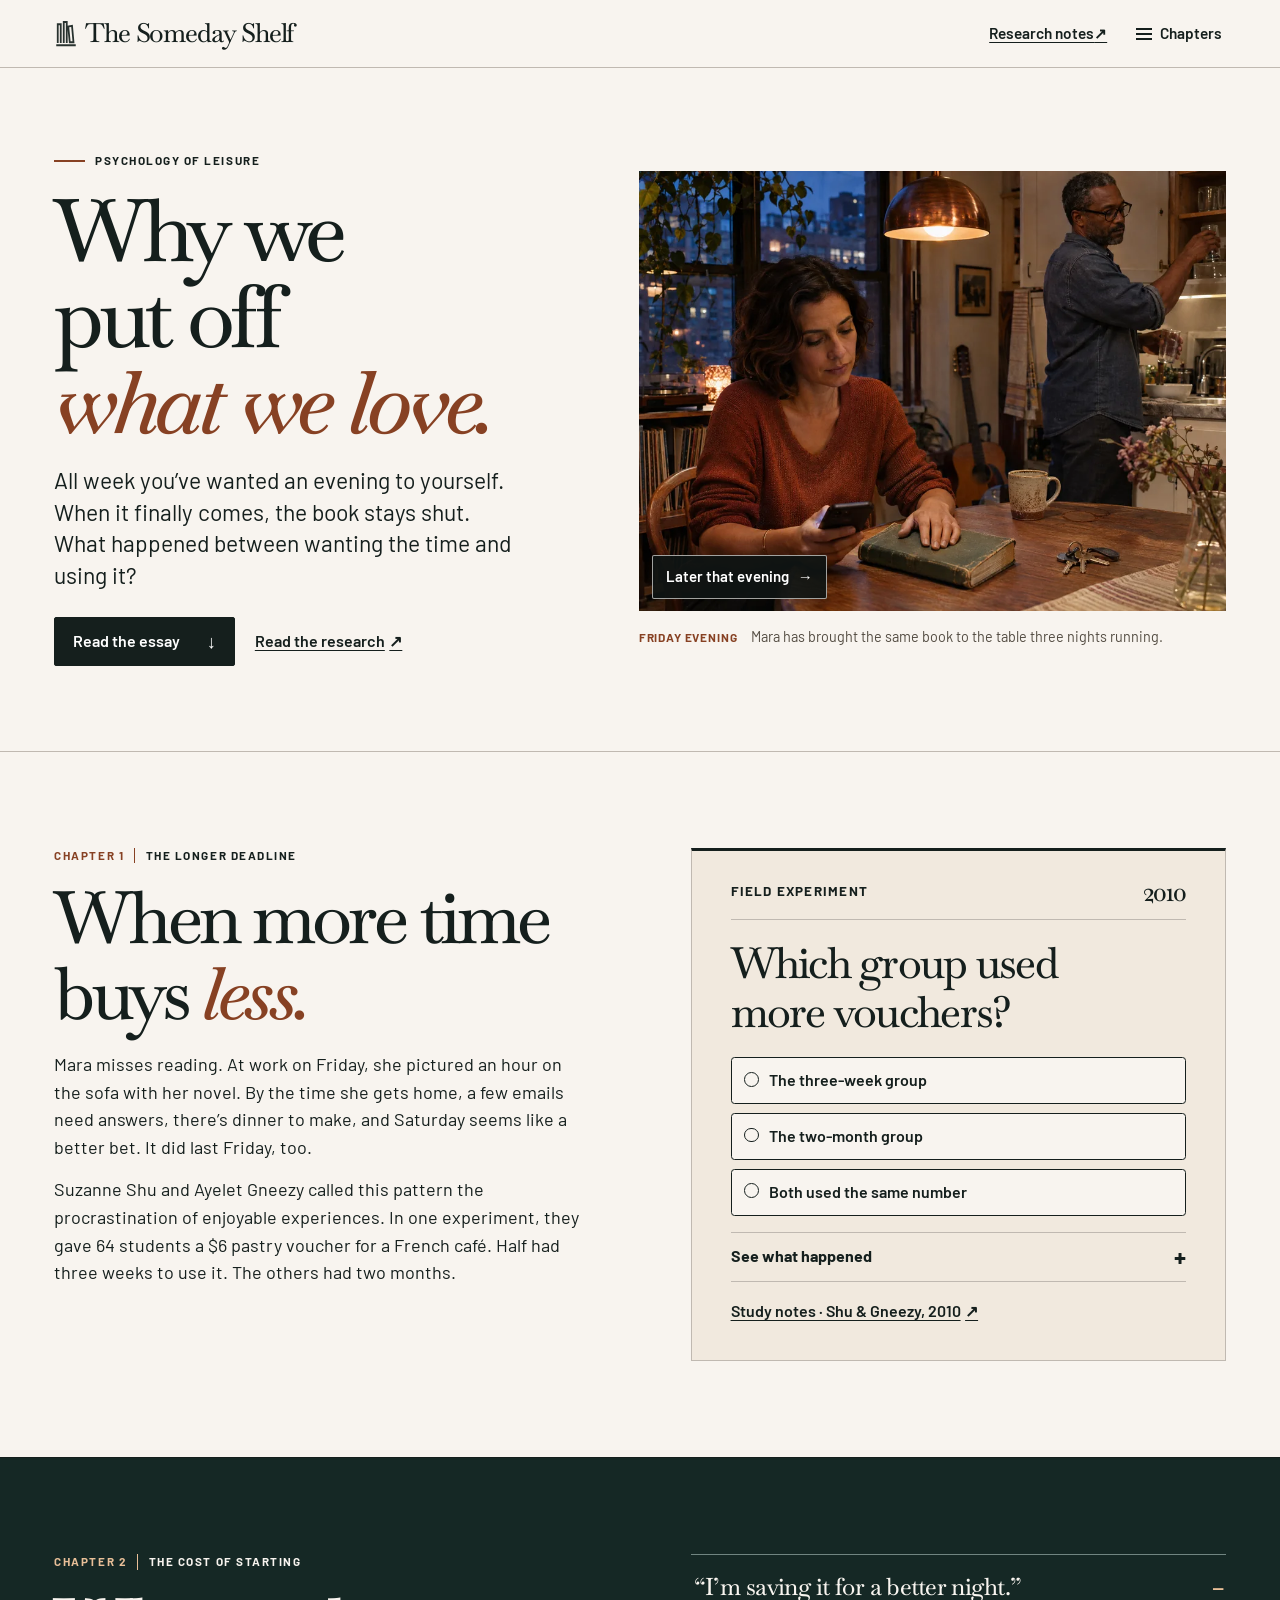
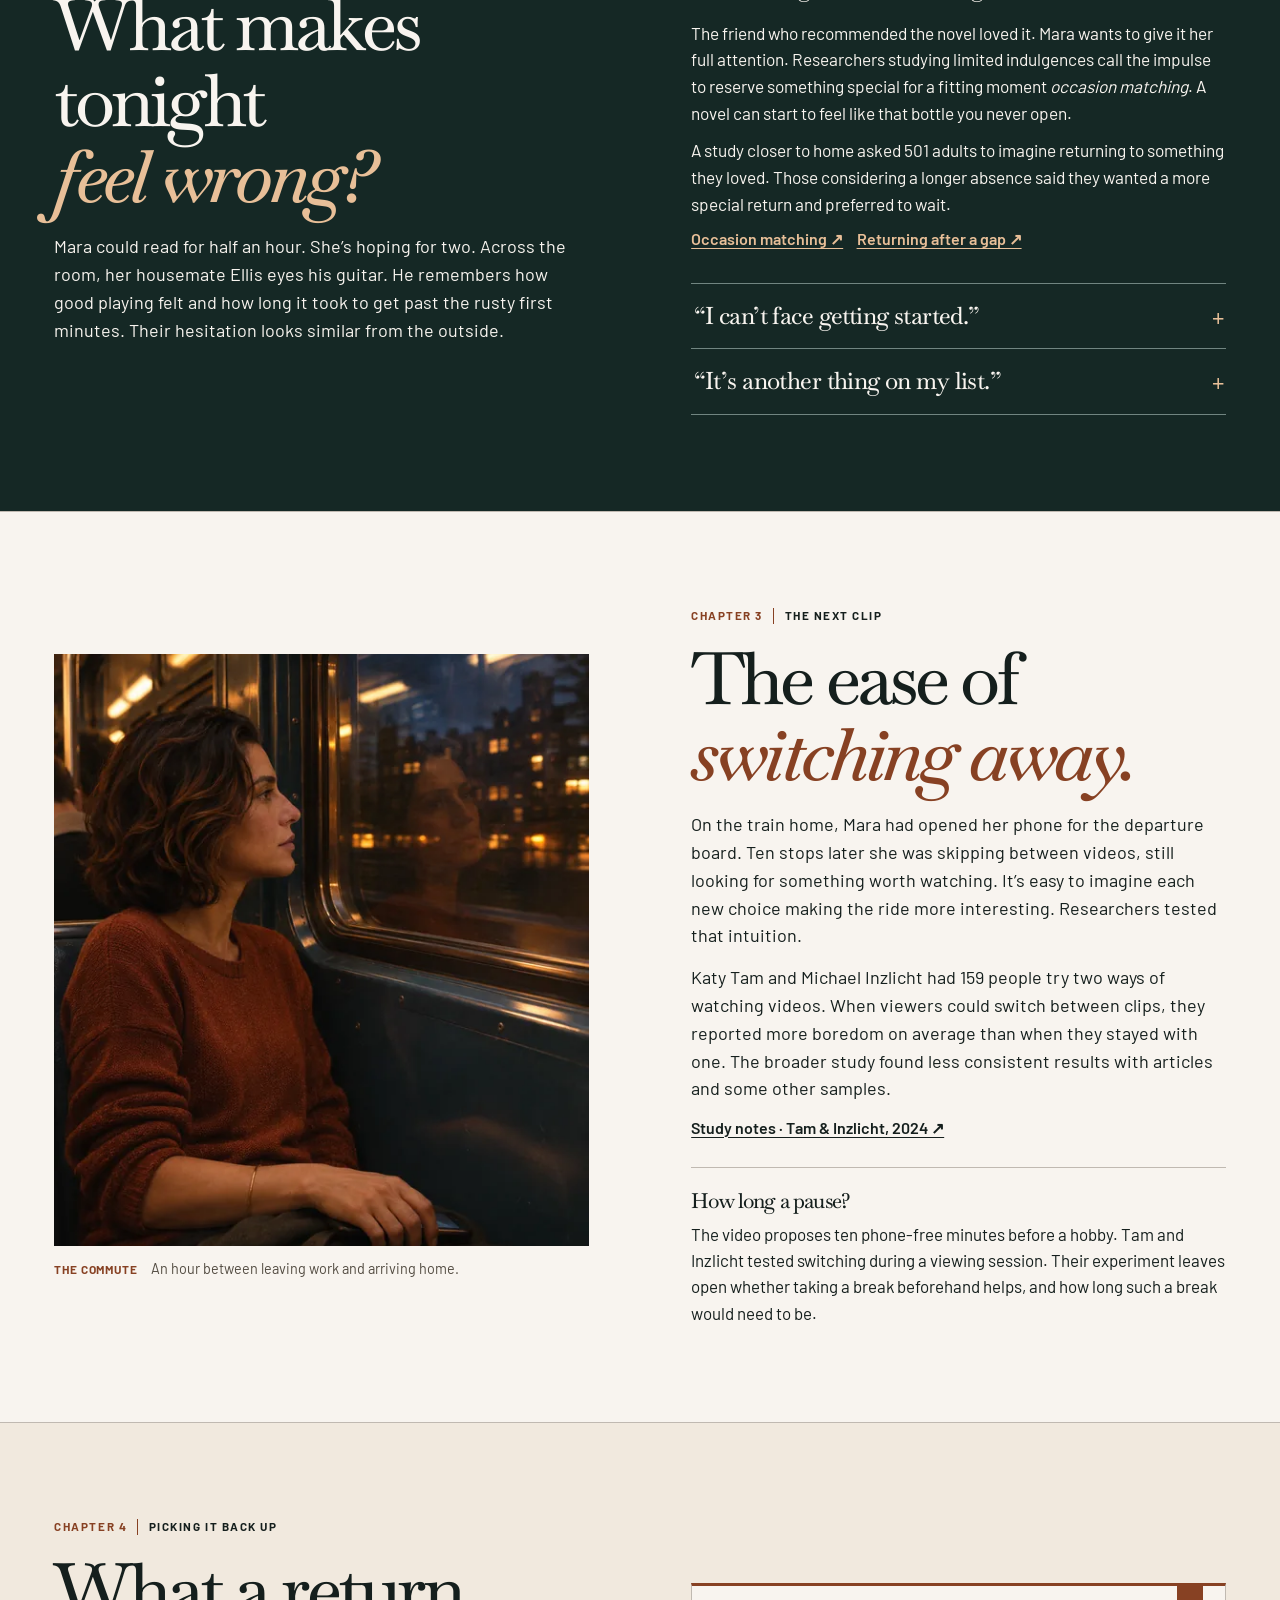
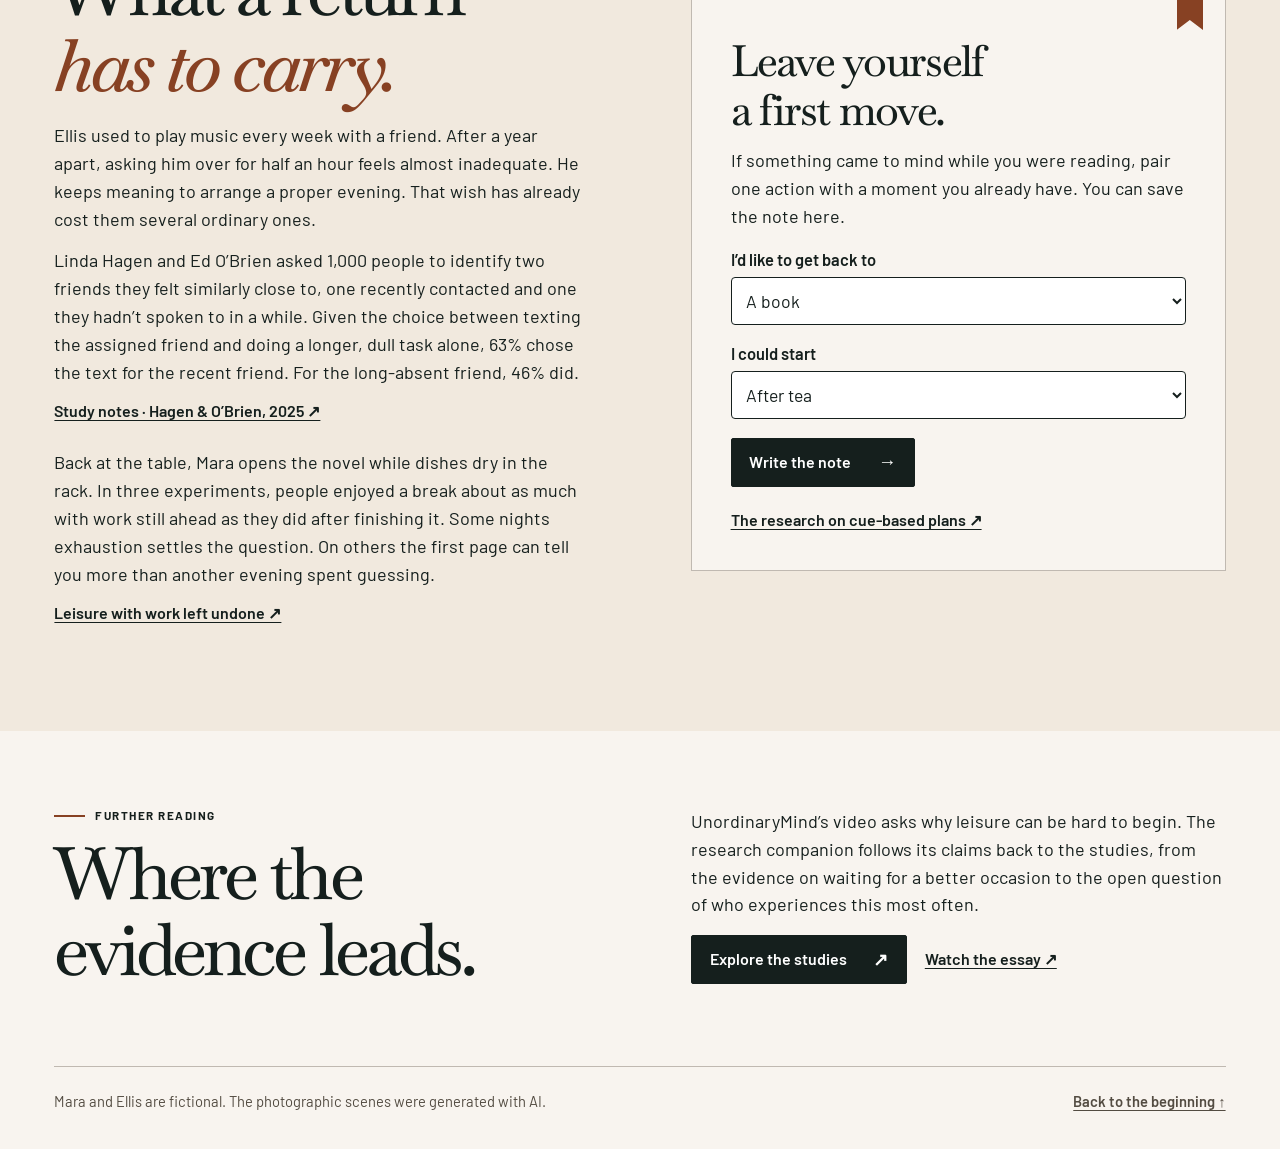
==== index.html @ 61903340 "Publish an interactive essay on why adults postpone leisure" ====
<!doctype html>
<html lang="en">
<head>
  <meta charset="utf-8">
  <meta name="viewport" content="width=device-width, initial-scale=1">
  <meta name="theme-color" content="#f6f4ef">
  <title>The Someday Shelf · Why we put off things we love</title>
  <meta name="description" content="An interactive essay on why we postpone leisure, save experiences for better occasions, and hesitate to return to people and activities we miss.">
  <meta property="og:title" content="The Someday Shelf">
  <meta property="og:description" content="The psychology of postponing what we want, told through one ordinary evening and the experiments that help explain it.">
  <meta property="og:image" content="https://jowidy.github.io/the-someday-shelf/assets/evening-960.webp">
  <link rel="icon" href="assets/mark.svg" type="image/svg+xml">
  <link rel="preload" href="assets/Baskervville.woff2" as="font" type="font/woff2" crossorigin>
  <link rel="stylesheet" href="style.css">
  <script src="story.js" defer></script>
</head>
<body id="top">
<a class="skip" href="#story">Skip to the story</a>
<header class="topbar">
  <div class="top-inner">
    <a class="brand" href="#top"><img src="assets/mark.svg" alt="" width="32" height="32">The Someday Shelf</a>
    <nav aria-label="Main navigation">
      <a class="top-research" href="research.html">Research notes <span aria-hidden="true">↗</span></a>
      <details id="chapter-menu">
        <summary><span class="menu-icon" aria-hidden="true"></span> Chapters</summary>
        <div class="menu-links"><a href="#story">1. The longer deadline</a><a href="#shelf">2. The cost of starting</a><a href="#phone">3. The next clip</a><a href="#bookmark">4. Picking it back up</a><a href="research.html">Research notes ↗</a></div>
      </details>
    </nav>
  </div>
  <progress id="progress" value="0" max="100" aria-hidden="true"></progress>
</header>
<main>
  <section class="hero wrap" aria-labelledby="hero-title">
    <div class="hero-copy">
      <p class="eyebrow"><span class="ink-rule" aria-hidden="true"></span>Psychology of leisure</p>
      <h1 id="hero-title">Why we put off<br><em>what we love.</em></h1>
      <p class="dek">All week you’ve wanted an evening to yourself. When it finally comes, the book stays shut. What happened between wanting the time and using it?</p>
      <div class="hero-actions"><a class="button primary" href="#story">Read the essay <span aria-hidden="true">↓</span></a><a class="quiet-link" href="research.html">Read the research <span aria-hidden="true">↗</span></a></div>
    </div>
    <figure class="hero-art">
      <div class="cover" id="evening-scene">
        <picture><source srcset="assets/evening-560.webp 560w, assets/evening-960.webp 960w, assets/evening-1440.webp 1440w" sizes="(min-width: 1200px) 590px, (min-width: 840px) 48vw, (min-width: 640px) 590px, 94vw"><img src="assets/evening-960.webp" width="1448" height="1086" fetchpriority="high" alt="Mara holds her phone at the kitchen table, one hand on a closed novel. Ellis puts away a glass. His guitar rests against the wall."></picture>
        <img class="later-frame" id="later-frame" width="1448" height="1086" loading="lazy" src="assets/later-560.webp" srcset="assets/later-560.webp 560w, assets/later-960.webp 960w, assets/later-1440.webp 1440w" sizes="(min-width: 840px) 50vw, 94vw" aria-hidden="true" alt="">
        <button class="only-js" id="scene-toggle" aria-expanded="false" aria-controls="later-caption"><span class="frame-label">Later that evening</span> <span aria-hidden="true">→</span></button>

      </div>
      <figcaption><span class="fig-index">Friday evening</span><span id="early-caption">Mara has brought the same book to the table three nights running.</span><span id="later-caption" hidden>The phone is face down. Mara reads while Ellis picks up his guitar.</span></figcaption>
    </figure>
  </section>

  <section id="story" class="chapter ticket-chapter">
    <div class="wrap story-grid">
      <div class="intro">
        <p class="eyebrow"><span>Chapter 1</span> The longer deadline</p>
        <h2>When more time<br>buys <em>less.</em></h2>
        <p>Mara misses reading. At work on Friday, she pictured an hour on the sofa with her novel. By the time she gets home, a few emails need answers, there’s dinner to make, and Saturday seems like a better bet. It did last Friday, too.</p>
        <p>Suzanne Shu and Ayelet Gneezy called this pattern the procrastination of enjoyable experiences. In one experiment, they gave 64 students a $6 pastry voucher for a French café. Half had three weeks to use it. The others had two months.</p>
      </div>
      <div class="ticket" id="ticket">
        <div class="ticket-head"><span>Field experiment</span><strong>2010</strong></div>
        <h3>Which group used more vouchers?</h3>
        <div class="guess-list only-js" role="group" aria-label="Predict the result">
          <button data-guess="short" aria-pressed="false">The three-week group</button>
          <button data-guess="long" aria-pressed="false">The two-month group</button>
          <button data-guess="same" aria-pressed="false">Both used the same number</button>
        </div>
        <details id="answer"><summary>See what happened</summary>
          <div class="answer-body"><p id="verdict" aria-live="polite">More of the students with the earlier deadline redeemed their vouchers.</p>
            <figure class="chart"><figcaption>Vouchers redeemed</figcaption>
              <div class="bar-label"><span>Three weeks</span> <b>10 of 32</b></div><div class="bar"><i style="--share:31.25%"></i></div>
              <div class="bar-label"><span>Two months</span> <b>2 of 32</b></div><div class="bar"><i style="--share:6.25%"></i></div>
            </figure>
            <p>A separate group expected the longer window to help. In the follow-up, some students who missed out said they kept thinking they could go later.</p>
          </div>
        </details>
        <a class="source" href="research.html#voucher">Study notes · Shu &amp; Gneezy, 2010 <span aria-hidden="true">↗</span></a>
      </div>
    </div>
  </section>

  <section id="shelf" class="chapter shelf-chapter">
    <div class="wrap shelf-layout">
      <div class="intro"><p class="eyebrow"><span>Chapter 2</span> The cost of starting</p>
        <h2>What makes tonight<br><em>feel wrong?</em></h2>
        <p>Mara could read for half an hour. She’s hoping for two. Across the room, her housemate Ellis eyes his guitar. He remembers how good playing felt and how long it took to get past the rusty first minutes. Their hesitation looks similar from the outside.</p>

      </div>
      <div class="spines">
        <details class="mechanism" open><summary><span>“I’m saving it for a better night.”</span></summary><div>
          <p>The friend who recommended the novel loved it. Mara wants to give it her full attention. Researchers studying limited indulgences call the impulse to reserve something special for a fitting moment <em>occasion matching</em>. A novel can start to feel like that bottle you never open.</p>
          <p>A study closer to home asked 501 adults to imagine returning to something they loved. Those considering a longer absence said they wanted a more special return and preferred to wait.</p>
          <a class="source" href="research.html#occasion">Occasion matching ↗</a> <a class="source" href="research.html#return">Returning after a gap ↗</a>
        </div></details>
        <details class="mechanism"><summary><span>“I can’t face getting started.”</span></summary><div>
          <p>Ellis has a recording of a half-finished song. Listening to it means finding the session, tuning the guitar and hearing the passage he couldn’t get right last time. Scrolling asks less of him right now, even though he’d rather spend the evening playing.</p>
          <p>In laboratory experiments, people often chose tasks that required fewer switches between rules. The researchers measured effort in simple tasks. For Ellis, a question worth trying is whether leaving the guitar tuned within reach changes what he does after dinner.</p>
          <a class="source" href="research.html#effort">Study notes · Kool and colleagues, 2010 ↗</a>
        </div></details>
        <details class="mechanism"><summary><span>“It’s another thing on my list.”</span></summary><div>
          <p>Mara started a reading list to remember friends’ recommendations. Now the oldest title feels overdue. The video describes this resistance as <em>reactance</em>, the urge to reclaim a choice when it seems threatened. Research on reactance has largely examined pressures such as other people’s demands. A private list is a different case.</p>
          <p>In experiments on leisure, pinning a short activity to an exact time sometimes made it feel more like work. A loose window sometimes preserved enjoyment. If a list helps, keep it. If it feels like homework, try picking by mood.</p>
          <a class="source" href="research.html#schedule">Scheduling leisure ↗</a> <a class="source" href="research.html#reactance">What reactance studies tested ↗</a>
        </div></details>
      </div>
    </div>
  </section>

  <section id="phone" class="chapter phone-chapter">
    <div class="wrap story-grid phone-grid">
      <figure class="phone-fig"><img src="assets/commute-560.webp" srcset="assets/commute-560.webp 560w, assets/commute-960.webp 960w" sizes="(min-width: 840px) 39vw, 94vw" width="896" height="1120" loading="lazy" alt="On the train, Mara looks past her reflection toward the lights outside. Her phone is in her lap."><figcaption><span class="fig-index">The commute</span> An hour between leaving work and arriving home.</figcaption></figure>
      <div class="intro"><p class="eyebrow"><span>Chapter 3</span> The next clip</p>
        <h2>The ease of<br><em>switching away.</em></h2>
        <p>On the train home, Mara had opened her phone for the departure board. Ten stops later she was skipping between videos, still looking for something worth watching. It’s easy to imagine each new choice making the ride more interesting. Researchers tested that intuition.</p>
        <p>Katy Tam and Michael Inzlicht had 159 people try two ways of watching videos. When viewers could switch between clips, they reported more boredom on average than when they stayed with one. The broader study found less consistent results with articles and some other samples.</p>
        <a class="source" href="research.html#switch">Study notes · Tam &amp; Inzlicht, 2024 ↗</a>
        <aside class="aside-note"><h3>How long a pause?</h3><p>The video proposes ten phone-free minutes before a hobby. Tam and Inzlicht tested switching during a viewing session. Their experiment leaves open whether taking a break beforehand helps, and how long such a break would need to be.</p></aside>
      </div>
    </div>
  </section>

  <section id="bookmark" class="chapter end-chapter">
    <div class="wrap story-grid">
      <div class="intro"><p class="eyebrow"><span>Chapter 4</span> Picking it back up</p>
        <h2>What a return<br><em>has to carry.</em></h2>
        <p>Ellis used to play music every week with a friend. After a year apart, asking him over for half an hour feels almost inadequate. He keeps meaning to arrange a proper evening. That wish has already cost them several ordinary ones.</p>
        <p>Linda Hagen and Ed O’Brien asked 1,000 people to identify two friends they felt similarly close to, one recently contacted and one they hadn’t spoken to in a while. Given the choice between texting the assigned friend and doing a longer, dull task alone, 63% chose the text for the recent friend. For the long-absent friend, 46% did.</p>
        <a class="source" href="research.html#return">Study notes · Hagen &amp; O’Brien, 2025 ↗</a>
        <p>Back at the table, Mara opens the novel while dishes dry in the rack. In three experiments, people enjoyed a break about as much with work still ahead as they did after finishing it. Some nights exhaustion settles the question. On others the first page can tell you more than another evening spent guessing.</p><a class="source" href="research.html#background">Leisure with work left undone ↗</a>
      </div>
      <div class="bookmark-card">
        <span class="ribbon" aria-hidden="true"></span>
        <h3>Leave yourself<br>a first move.</h3>
        <p>If something came to mind while you were reading, pair one action with a moment you already have. You can save the note here.</p>
        <form id="bookmark-form" class="only-js">
          <label for="pastime">I’d like to get back to</label>
          <select id="pastime" name="pastime"><option value="book">A book</option><option value="game">A game</option><option value="music">An album</option><option value="draw">Drawing</option><option value="guitar">Playing guitar</option><option value="friend">A friendship</option></select>
          <label for="cue">I could start</label>
          <select id="cue" name="cue"><option value="tea">After tea</option><option value="dinner">After dinner</option><option value="weekend">This weekend</option></select>
          <button class="button primary" type="submit">Write the note <span aria-hidden="true">→</span></button>
        </form>
        <noscript><p>A note on paper works too. “After tea, I’ll open my book and read one page. Then I can stop or keep going.”</p></noscript>
        <div id="bookmark-out" hidden><h4 id="bookmark-title" tabindex="-1">A note to myself</h4><p id="plan-text"></p><div class="save-actions"><button id="keep-plan" type="button">Save on this device</button><button id="clear-plan" type="button">Remove saved copy</button></div><p id="plan-status" class="status" role="status"></p></div>
        <a class="source" href="research.html#plans">The research on cue-based plans ↗</a>
      </div>
    </div>
  </section>
  <section class="afterword wrap">
    <div><p class="eyebrow"><span class="ink-rule" aria-hidden="true"></span>Further reading</p><h2>Where the evidence leads.</h2></div>
    <div><p>UnordinaryMind’s video asks why leisure can be hard to begin. The research companion follows its claims back to the studies, from the evidence on waiting for a better occasion to the open question of who experiences this most often.</p>
    <a class="button primary" href="research.html">Explore the studies <span aria-hidden="true">↗</span></a> <a class="quiet-link" href="https://www.youtube.com/watch?v=QP6H9t17KBc">Watch the essay ↗</a></div>
  </section>
</main>
<footer class="colophon wrap"><span>Mara and Ellis are fictional. The photographic scenes were generated with AI.</span><a href="#top">Back to the beginning ↑</a></footer>
</body></html>
---- style.css ----
@font-face{font-family:Bask;src:url("assets/Baskervville.woff2") format("woff2");font-weight:500;font-display:swap}
@font-face{font-family:Bask;src:url("assets/Baskervville-Italic.woff2") format("woff2");font-weight:500;font-style:italic;font-display:swap}
@font-face{font-family:Barlow;src:url("assets/Barlow-Regular.woff2") format("woff2");font-weight:400;font-display:swap}
@font-face{font-family:Barlow;src:url("assets/Barlow-SemiBold.woff2") format("woff2");font-weight:600;font-display:swap}
@font-face{font-family:Barlow;src:url("assets/Barlow-Bold.woff2") format("woff2");font-weight:700;font-display:swap}
:root{
  --paper:oklch(96.9% .008 77); --ink:oklch(23% .016 180); --tomato:oklch(46% .105 43);
  --gold:oklch(83% .07 65); --muted:oklch(42% .018 73); --line:oklch(79% .014 75);
  --display:Bask,Georgia,serif; --body:Barlow,"Segoe UI",sans-serif;
  font:400 100%/1.55 var(--body); color:var(--ink); background:var(--paper);
  scroll-padding-top:5rem; accent-color:var(--tomato);
}
*{box-sizing:border-box}
body{margin:0}
img{display:block;max-width:100%;height:auto}
h1,h2,h3,h4,p,figure{margin:0}
h1,h2,h3,h4{font-family:var(--display);font-weight:500;text-wrap:balance}
button,select{font:inherit;color:inherit}
button,summary,select{cursor:pointer}
a{color:inherit;text-underline-offset:.18em;text-decoration-thickness:1px}
:focus-visible{outline:3px solid oklch(53% .18 252);outline-offset:4px}
[hidden]{display:none!important}
.skip{position:fixed;top:.5em;left:.5em;transform:translateY(-160%);background:white;color:var(--ink);padding:.8em;z-index:20}
.skip:focus{transform:none}
.wrap,.top-inner{width:min(100% - 2.5rem,76rem);margin-inline:auto}
.only-js{display:none!important}
.js .only-js{display:revert!important}
.js .guess-list.only-js{display:grid!important}
p{font-size:1.125rem;line-height:1.55}
.topbar{position:sticky;inset-block-start:0;z-index:9;background:var(--paper);border-bottom:1px solid var(--line)}
.top-inner,.top-inner nav,.brand,.top-inner summary{display:flex;align-items:center}
.top-inner{justify-content:space-between;min-height:3.75rem;gap:.5rem}
.brand{font:500 clamp(1.2rem,5.1vw,1.65rem)/1 var(--display);letter-spacing:-.045em;gap:.44rem;text-decoration:none;white-space:nowrap;min-height:44px}
.brand img{width:1.25rem}
.top-inner nav{gap:1.6rem;font-size:.96rem;font-weight:600}
.top-research{display:none}
#chapter-menu{position:relative}
.top-inner summary{list-style:none;gap:.55em;min-height:44px;padding:.3rem .2rem}
summary::-webkit-details-marker{display:none}
.menu-icon,.menu-icon::before,.menu-icon::after{display:block;width:1rem;height:2px;background:currentColor}
.menu-icon{position:relative}
.menu-icon::before,.menu-icon::after{content:"";position:absolute;left:0}
.menu-icon::before{top:-5px}.menu-icon::after{top:5px}
.menu-links{position:absolute;right:0;top:calc(100% + .3rem);width:min(16.5rem,80vw);padding:.5rem;background:var(--paper);border:1px solid var(--ink);border-radius:.25rem;box-shadow:4px 5px var(--ink)}
.menu-links a{display:flex;align-items:center;min-height:46px;padding:.6rem .8rem;text-decoration:none}
.menu-links a:hover,.menu-links a:focus-visible{background:var(--gold)}
#progress{display:block;position:absolute;bottom:-2px;left:0;width:100%;height:3px;background:transparent;border:0;appearance:none;color:var(--tomato);pointer-events:none}
#progress::-webkit-progress-bar{background:transparent}#progress::-webkit-progress-value{background:var(--tomato)}#progress::-moz-progress-bar{background:var(--tomato)}
.hero{padding-block:1.65rem 2.2rem;display:grid;gap:1.8rem}
.eyebrow{display:flex;align-items:center;gap:.65rem;font:700 .73rem/1.35 var(--body);letter-spacing:.13em;text-transform:uppercase}
.ink-rule{display:inline-block;width:1.9rem;height:2px;background:var(--tomato)}
.eyebrow>span:not(.ink-rule){color:var(--tomato);border-right:1px solid currentColor;padding-right:.65rem}
h1{font-size:clamp(3.2rem,13.1vw,5.9rem);line-height:.99;letter-spacing:-.054em;margin:.76rem 0 .85rem}
h1 em,h2 em{font-style:italic;color:var(--tomato)}
.desk{display:none}
.dek{max-width:36ch;font-size:clamp(1.16rem,3.9vw,1.43rem);line-height:1.38}
.hero-actions{display:flex;flex-wrap:wrap;align-items:center;gap:.25rem 1.25rem;margin-top:1rem}
.button{display:inline-flex;align-items:center;justify-content:space-between;text-decoration:none;min-height:48px;padding:.72rem 1.12rem;gap:1.65rem;line-height:1.3;font-weight:600;border:1px solid var(--ink);border-radius:2px}
.primary{background:var(--ink);color:white}.primary:hover{background:var(--tomato);border-color:var(--tomato)}
.button span{font-family:var(--body);font-size:1.15em}
.quiet-link,.top-research,.source,.colophon a{font-weight:600}
.quiet-link,.source{display:inline-flex;align-items:center;min-height:44px;gap:.5ch}
.hero-art{align-self:center}
.cover{position:relative;isolation:isolate}
.cover{overflow:hidden;background:var(--ink)}
.cover picture,.cover picture img{display:block;width:100%;aspect-ratio:4/3;object-fit:cover}
.later-frame{position:absolute;inset:0;width:100%;height:100%;object-fit:cover;opacity:0;visibility:hidden;pointer-events:none}
.cover.later .later-frame{opacity:1;visibility:visible}
#scene-toggle{position:absolute;bottom:.8rem;left:.8rem;display:flex;align-items:center;gap:.8rem;font:600 .94rem/1.25 var(--body);color:white;background:oklch(19% .008 180 / .92);border:1px solid oklch(95% .005 75 / .65);border-radius:2px;padding:.55rem .85rem;min-height:44px}
#scene-toggle>span:last-child{display:inline-block;margin-left:.35rem}
#scene-toggle[aria-expanded="true"]>span:last-child{transform:rotate(180deg)}
figcaption{font-size:.9rem;line-height:1.4;color:var(--muted)}
.hero-art figcaption,.phone-fig figcaption{display:flex;align-items:baseline;gap:.85rem;margin-top:.83rem}
.fig-index{color:var(--tomato);font-weight:700;font-size:.74rem;letter-spacing:.07em;text-transform:uppercase;white-space:nowrap}
.chapter{border-top:1px solid var(--line);padding:clamp(3rem,7.5vw,6.9rem) 0;scroll-margin-top:.5rem}
.story-grid,.shelf-layout,.afterword{display:grid;gap:2rem}
h2{font-size:clamp(2.55rem,8.2vw,4.55rem);line-height:1.045;letter-spacing:-.053em}
.intro h2{margin:1rem 0 1.2rem}
.intro p:not(.eyebrow)+p{margin-top:.85rem}
.intro{max-width:39rem}
.intro>p:not(.eyebrow){max-width:53ch}
.intro>a.source{margin-top:.15rem}
.source{font-size:1rem;line-height:1.4;text-decoration-color:currentColor}
.ticket{align-self:center;background:oklch(93.8% .017 78);border:1px solid var(--line);border-top:3px solid var(--ink);padding:1.35rem}
.ticket-head{display:flex;align-items:center;gap:.68rem;padding-bottom:.85rem;margin-bottom:1.2rem;border-bottom:1px solid var(--line);font-weight:700;font-size:.84rem;letter-spacing:.09em;text-transform:uppercase}
.ticket-head strong{margin-left:auto;font:500 1.7rem/1 var(--display);letter-spacing:-.04em}
h3{font-size:clamp(1.8rem,5.5vw,2.7rem);line-height:1.13;letter-spacing:-.04em}
.guess-list{display:grid;gap:.55rem;margin-top:1.3rem}
.guess-list button,.save-actions button{border:1px solid var(--ink);border-radius:.22rem;min-height:47px;padding:.6rem .78rem;background:var(--paper);text-align:left;font-weight:600;line-height:1.3}
.guess-list button:before{content:"";display:inline-block;width:.8em;height:.8em;border:1.5px solid currentColor;border-radius:50%;margin-right:.65em;vertical-align:-.02em}
.guess-list button:hover,.save-actions button:hover{background:white}
.guess-list button[aria-pressed="true"]{background:var(--ink);color:white}
.guess-list button[aria-pressed="true"]:before{background:var(--gold);border-color:var(--gold)}
#answer{margin-top:1rem;border-block:1px solid var(--line)}
#answer summary{display:flex;align-items:center;justify-content:space-between;min-height:48px;font-weight:700;list-style:none}
#answer summary:after,.mechanism summary:after{content:"+";font-size:1.55rem;line-height:1}
#answer[open] summary:after,.mechanism[open] summary:after{content:"−"}
.answer-body{padding:.1rem 0 1.08rem}
.answer-body p{font-size:1.04rem}
.chart{margin:1rem 0;background:var(--paper);padding:1rem;border-radius:.24rem}
.chart figcaption{font-size:1rem;font-weight:700;color:var(--ink);margin-bottom:.65rem}
.bar-label{display:flex;justify-content:space-between;font-size:.98rem}
.bar{background:oklch(85% .024 75);height:.75rem;margin:.22rem 0 .6rem;border-radius:2px;overflow:hidden}
.bar i{display:block;height:100%;width:var(--share);background:var(--tomato);transform-origin:left}
.ticket>.source,.bookmark-card>.source{margin-top:.45rem}
.shelf-chapter{background:oklch(26% .026 183);color:var(--paper);border-top-color:var(--ink)}
.shelf-chapter .eyebrow>span,.shelf-chapter h2 em{color:var(--gold)}
.spines{align-self:center;min-width:0}
.mechanism{color:var(--paper);border-top:1px solid oklch(60% .024 183)}
.mechanism:last-child{border-bottom:1px solid oklch(60% .024 183)}
.mechanism summary{display:flex;min-height:64px;align-items:center;justify-content:space-between;gap:1rem;padding:1rem .15rem;list-style:none;font:500 clamp(1.1rem,3.8vw,1.5rem)/1.35 var(--display);letter-spacing:-.024em}
.mechanism summary:after{font-family:var(--body)}
.mechanism>div{padding:0 0 1.35rem}.mechanism>div a,.mechanism summary:after{color:var(--gold)}
.mechanism p{font-size:1.08rem}.mechanism p+p{margin-top:.65rem}
.mechanism .source{margin-right:.65rem}
.phone-fig{order:1;align-self:center}
.phone-fig img{width:100%;max-height:37rem;object-fit:cover;object-position:center 43%}
.phone-fig figcaption{justify-content:start}
.aside-note{margin-top:1.1rem;border-top:1px solid var(--line);padding:1.15rem 0 0}
.aside-note h3{font-size:1.3rem;line-height:1.3;margin-bottom:.45rem}
.aside-note p{font-size:1.06rem}
.end-chapter{background:oklch(93.8% .017 78)}
.bookmark-card{position:relative;align-self:center;padding:2.6rem 1.35rem 1.2rem;border:1px solid var(--line);border-top:3px solid var(--tomato);background:var(--paper)}
.bookmark-card h3{margin:.2rem 0 .75rem}
.ribbon{position:absolute;top:-1px;right:1.35rem;width:1.65rem;height:2.8rem;background:var(--tomato);clip-path:polygon(0 0,100% 0,100% 100%,50% 78%,0 100%)}
.bookmark-card label{display:block;font-size:1.03rem;font-weight:600;margin:1rem 0 .3rem}
.bookmark-card select{display:block;width:100%;background:white;border:1px solid var(--ink);border-radius:.25rem;padding:.65rem;font-size:1.1rem;min-height:48px}
.bookmark-card .button{margin:1.15rem 0 .3rem}
#bookmark-out{margin:1.2rem 0 .45rem;padding:1.05rem;background:oklch(92% .02 80);border-top:1px solid var(--muted)}
#bookmark-out h4{font-size:1.4rem}
#plan-text{margin:.35rem 0 .75rem}
.save-actions{display:flex;flex-wrap:wrap;gap:.55rem}
.save-actions button{min-height:44px;font-size:.97rem}
.status:not(:empty){margin-top:.7rem}
.status{font-size:.95rem}
.afterword{padding-block:3rem}
.afterword h2{margin-top:.7rem}
.afterword .button{margin:1rem .9rem .3rem 0}
.colophon{display:flex;flex-wrap:wrap;justify-content:space-between;align-items:center;gap:.4rem 1rem;border-top:1px solid var(--line);padding-block:.8rem 1.6rem;font-size:.92rem;color:var(--muted)}
.colophon a{display:inline-flex;align-items:center;min-height:44px}
@media(min-width:40rem){.wrap,.top-inner{width:min(100% - 4rem,76rem)}.hero{max-width:41rem;padding-block:2.5rem}.top-research{display:inline-flex;align-items:center;min-height:44px}.top-inner{min-height:4.2rem}.brand img{width:1.5rem}.ticket,.bookmark-card{padding:2rem}.bookmark-card{padding-top:2.7rem}.intro h2 br{display:none}}
@media(min-width:52.5rem){
  .wrap,.top-inner{width:min(100% - clamp(4rem,8.5vw,9rem),76rem)}
  .hero{max-width:none;grid-template-columns: .94fr 1.06fr;gap:clamp(2rem,5vw,5rem);align-items:center;padding-block:clamp(3.6rem,6.6vw,6.2rem)}
  h1{font-size:clamp(3.75rem,6.8vw,6.6rem);margin:1.2rem 0}
  .desk,.intro h2 br{display:initial}.hero-actions{margin-top:1.6rem}
  .hero-art{padding:0}
  .hero-art figcaption{margin-top:1rem}
  .story-grid,.shelf-layout,.afterword{grid-template-columns:1fr 1fr;align-items:start;gap:clamp(3rem,8vw,8rem)}
  .ticket,.bookmark-card{padding:1.7rem clamp(1.45rem,3vw,2.65rem)}
  .bookmark-card{padding-top:3rem}
  .phone-fig{order:0}.phone-grid .intro{order:1}
  .afterword{padding-block:4.8rem}
}
@media(max-width:22rem){.wrap,.top-inner{width:calc(100% - 1.7rem)}.hero-actions{gap:.1rem .8rem}.button{gap:.8rem}.eyebrow{font-size:.68rem}}
@media(prefers-reduced-motion:no-preference){
  .button,.guess-list button,.save-actions button{transition:background-color .16s,color .16s,transform .16s}
  .button:active,.guess-list button:active{transform:translateY(2px)}
  #scene-toggle>span:last-child{transition:transform .35s ease}.later-frame{transition:opacity .6s ease}#bookmark-out:not([hidden]){animation:unfold .3s ease-out}
  .hero-art{animation:arrive .6s ease-out both}.mechanism[open]>div{animation:unfold .23s ease-out}
  #answer[open] .bar i{animation:ink-in .48s ease-out both}
  @keyframes ink-in{from{transform:scaleX(0)}to{transform:scaleX(1)}}
  @keyframes unfold{from{opacity:0;transform:translateY(5px)}to{opacity:1;transform:translateY(0)}}
  @keyframes arrive{from{opacity:.5;translate:0 8px}to{opacity:1;translate:0 0}}
}
@media print{.topbar,.hero-actions,#scene-toggle,.guess-list,.bookmark-card form,.colophon a{display:none!important}.chapter{break-inside:avoid}.shelf-chapter{color:black;background:white}.source{font-size:10pt}.hero-art{max-width:24rem}.wrap{width:100%}}


@media(max-width:52.49rem){.phone-fig{order:0}.phone-fig img{max-height:25rem;object-position:50% 36%}}
.end-chapter .intro>a+p{margin-top:1rem}
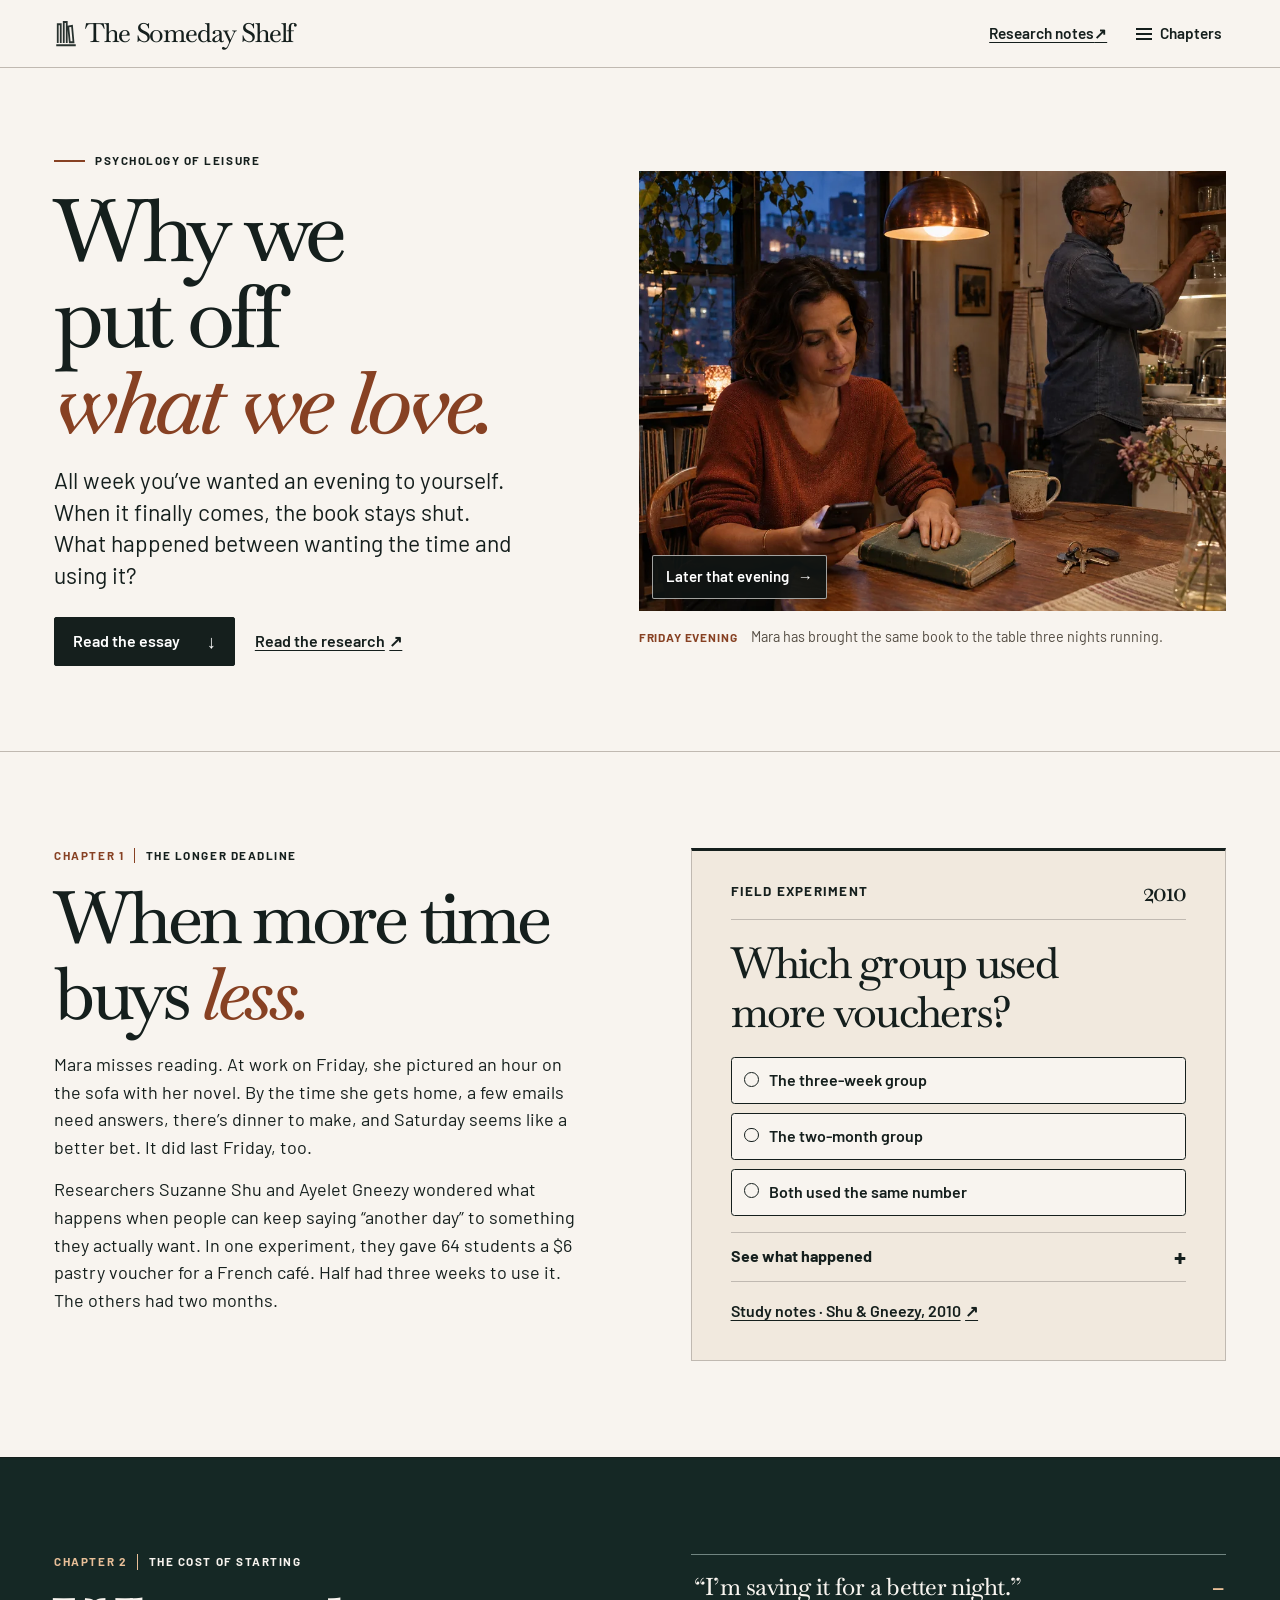
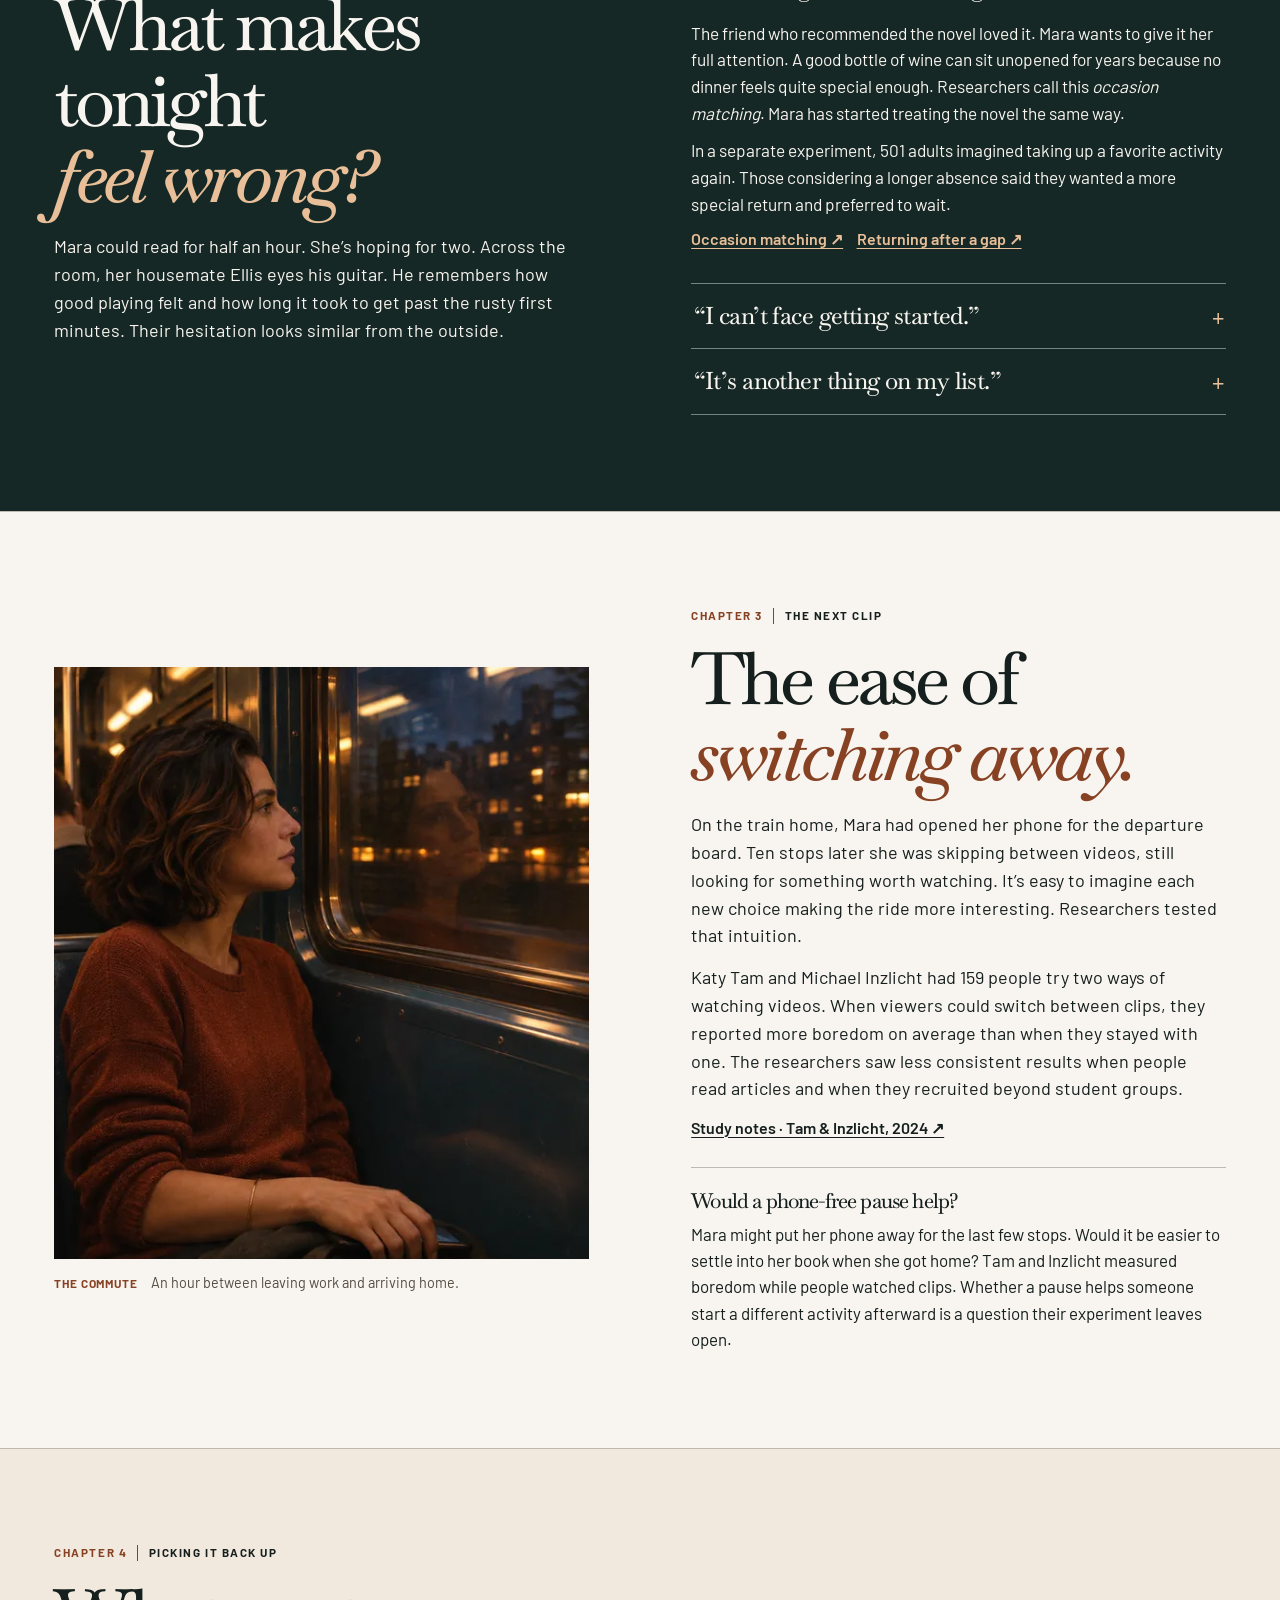
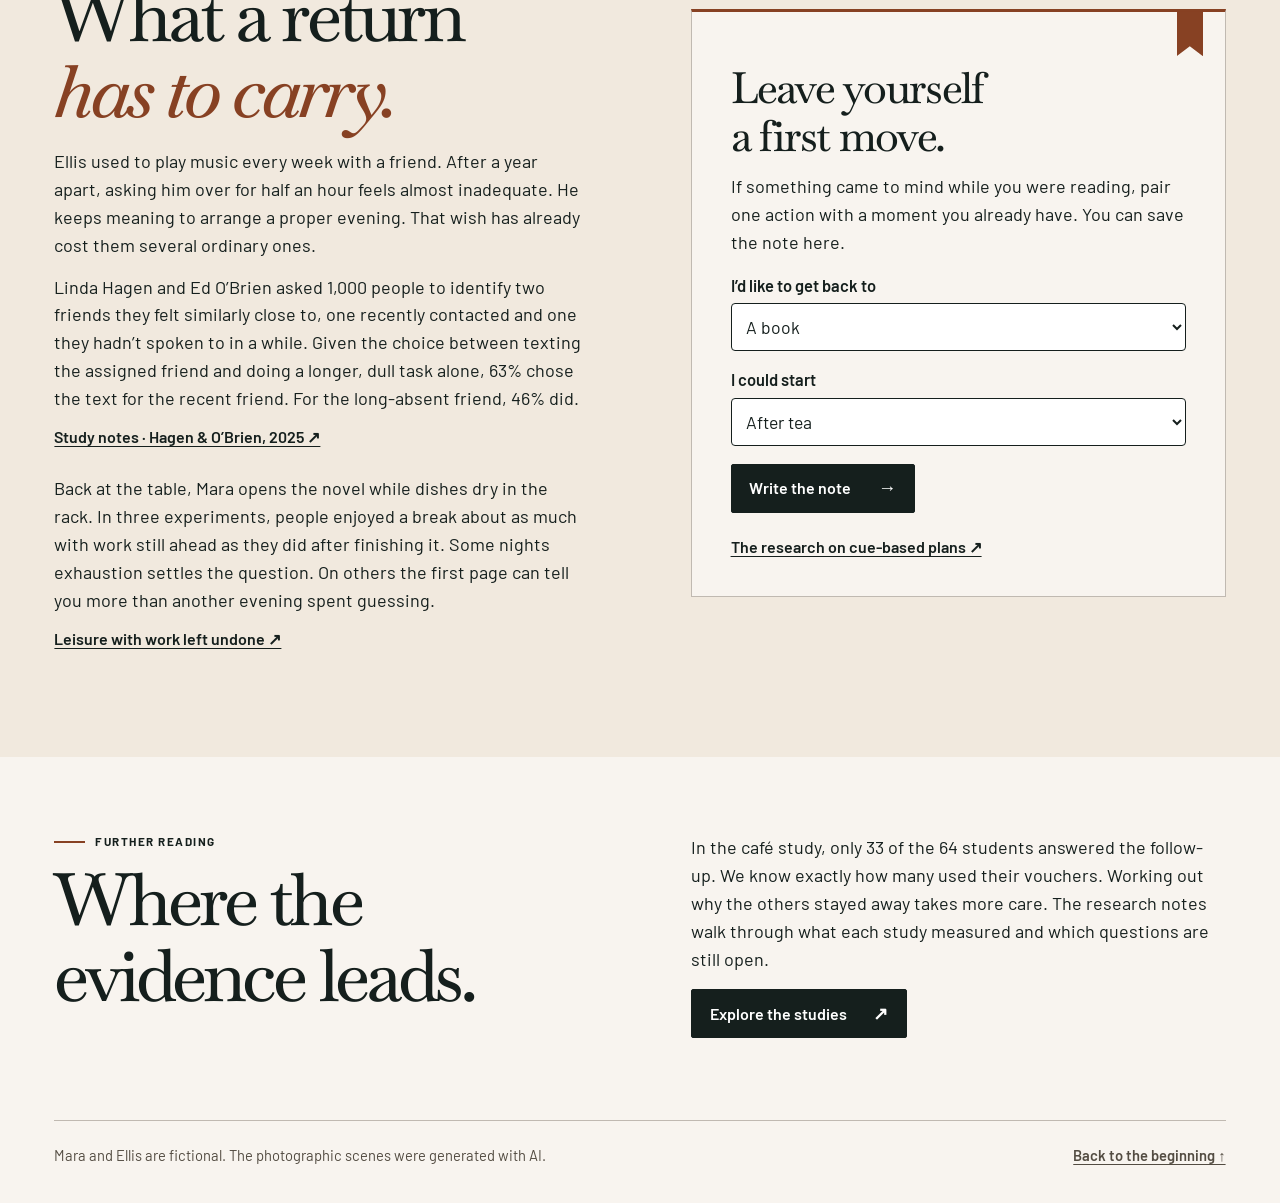
==== commit 5b3f8f21: "Introduce each idea for readers coming directly to the essay" ====
--- a/index.html
+++ b/index.html
@@ -54,7 +54,7 @@
         <p class="eyebrow"><span>Chapter 1</span> The longer deadline</p>
         <h2>When more time<br>buys <em>less.</em></h2>
         <p>Mara misses reading. At work on Friday, she pictured an hour on the sofa with her novel. By the time she gets home, a few emails need answers, there’s dinner to make, and Saturday seems like a better bet. It did last Friday, too.</p>
-        <p>Suzanne Shu and Ayelet Gneezy called this pattern the procrastination of enjoyable experiences. In one experiment, they gave 64 students a $6 pastry voucher for a French café. Half had three weeks to use it. The others had two months.</p>
+        <p>Researchers Suzanne Shu and Ayelet Gneezy wondered what happens when people can keep saying “another day” to something they actually want. In one experiment, they gave 64 students a $6 pastry voucher for a French café. Half had three weeks to use it. The others had two months.</p>
       </div>
       <div class="ticket" id="ticket">
         <div class="ticket-head"><span>Field experiment</span><strong>2010</strong></div>
@@ -86,19 +86,19 @@
 
       </div>
       <div class="spines">
-        <details class="mechanism" open><summary><span>“I’m saving it for a better night.”</span></summary><div>
-          <p>The friend who recommended the novel loved it. Mara wants to give it her full attention. Researchers studying limited indulgences call the impulse to reserve something special for a fitting moment <em>occasion matching</em>. A novel can start to feel like that bottle you never open.</p>
-          <p>A study closer to home asked 501 adults to imagine returning to something they loved. Those considering a longer absence said they wanted a more special return and preferred to wait.</p>
+        <details name="hesitation" class="mechanism" open><summary><span>“I’m saving it for a better night.”</span></summary><div>
+          <p>The friend who recommended the novel loved it. Mara wants to give it her full attention. A good bottle of wine can sit unopened for years because no dinner feels quite special enough. Researchers call this <em>occasion matching</em>. Mara has started treating the novel the same way.</p>
+          <p>In a separate experiment, 501 adults imagined taking up a favorite activity again. Those considering a longer absence said they wanted a more special return and preferred to wait.</p>
           <a class="source" href="research.html#occasion">Occasion matching ↗</a> <a class="source" href="research.html#return">Returning after a gap ↗</a>
         </div></details>
-        <details class="mechanism"><summary><span>“I can’t face getting started.”</span></summary><div>
+        <details name="hesitation" class="mechanism"><summary><span>“I can’t face getting started.”</span></summary><div>
           <p>Ellis has a recording of a half-finished song. Listening to it means finding the session, tuning the guitar and hearing the passage he couldn’t get right last time. Scrolling asks less of him right now, even though he’d rather spend the evening playing.</p>
-          <p>In laboratory experiments, people often chose tasks that required fewer switches between rules. The researchers measured effort in simple tasks. For Ellis, a question worth trying is whether leaving the guitar tuned within reach changes what he does after dinner.</p>
+          <p>Wouter Kool and his colleagues gave people a choice between laboratory tasks. People often picked the one that asked them to switch rules less often. For Ellis, the interesting question is how much of the effort comes before he plays a note. Would he reach for the guitar after dinner if it were already in tune?</p>
           <a class="source" href="research.html#effort">Study notes · Kool and colleagues, 2010 ↗</a>
         </div></details>
-        <details class="mechanism"><summary><span>“It’s another thing on my list.”</span></summary><div>
-          <p>Mara started a reading list to remember friends’ recommendations. Now the oldest title feels overdue. The video describes this resistance as <em>reactance</em>, the urge to reclaim a choice when it seems threatened. Research on reactance has largely examined pressures such as other people’s demands. A private list is a different case.</p>
-          <p>In experiments on leisure, pinning a short activity to an exact time sometimes made it feel more like work. A loose window sometimes preserved enjoyment. If a list helps, keep it. If it feels like homework, try picking by mood.</p>
+        <details name="hesitation" class="mechanism"><summary><span>“It’s another thing on my list.”</span></summary><div>
+          <p>Mara kept a reading list so she could choose a book when the mood struck. Now she wants the newest book on it and feels obliged to read the oldest. If someone told her what she had to read, she might want to pick something else just to keep the choice hers. Psychologists call that impulse <em>reactance</em>. Whether a list you wrote yourself can create the same pressure is an open question.</p>
+          <p>A coffee break offers a clue about how leisure starts to feel like work. In one campus study, students who came for coffee and a cookie enjoyed the break more when they could drop in during a two-hour window than when they had chosen an exact time.</p>
           <a class="source" href="research.html#schedule">Scheduling leisure ↗</a> <a class="source" href="research.html#reactance">What reactance studies tested ↗</a>
         </div></details>
       </div>
@@ -111,9 +111,9 @@
       <div class="intro"><p class="eyebrow"><span>Chapter 3</span> The next clip</p>
         <h2>The ease of<br><em>switching away.</em></h2>
         <p>On the train home, Mara had opened her phone for the departure board. Ten stops later she was skipping between videos, still looking for something worth watching. It’s easy to imagine each new choice making the ride more interesting. Researchers tested that intuition.</p>
-        <p>Katy Tam and Michael Inzlicht had 159 people try two ways of watching videos. When viewers could switch between clips, they reported more boredom on average than when they stayed with one. The broader study found less consistent results with articles and some other samples.</p>
+        <p>Katy Tam and Michael Inzlicht had 159 people try two ways of watching videos. When viewers could switch between clips, they reported more boredom on average than when they stayed with one. The researchers saw less consistent results when people read articles and when they recruited beyond student groups.</p>
         <a class="source" href="research.html#switch">Study notes · Tam &amp; Inzlicht, 2024 ↗</a>
-        <aside class="aside-note"><h3>How long a pause?</h3><p>The video proposes ten phone-free minutes before a hobby. Tam and Inzlicht tested switching during a viewing session. Their experiment leaves open whether taking a break beforehand helps, and how long such a break would need to be.</p></aside>
+        <aside class="aside-note"><h3>Would a phone-free pause help?</h3><p>Mara might put her phone away for the last few stops. Would it be easier to settle into her book when she got home? Tam and Inzlicht measured boredom while people watched clips. Whether a pause helps someone start a different activity afterward is a question their experiment leaves open.</p></aside>
       </div>
     </div>
   </section>
@@ -146,8 +146,8 @@
   </section>
   <section class="afterword wrap">
     <div><p class="eyebrow"><span class="ink-rule" aria-hidden="true"></span>Further reading</p><h2>Where the evidence leads.</h2></div>
-    <div><p>UnordinaryMind’s video asks why leisure can be hard to begin. The research companion follows its claims back to the studies, from the evidence on waiting for a better occasion to the open question of who experiences this most often.</p>
-    <a class="button primary" href="research.html">Explore the studies <span aria-hidden="true">↗</span></a> <a class="quiet-link" href="https://www.youtube.com/watch?v=QP6H9t17KBc">Watch the essay ↗</a></div>
+    <div><p>In the café study, only 33 of the 64 students answered the follow-up. We know exactly how many used their vouchers. Working out why the others stayed away takes more care. The research notes walk through what each study measured and which questions are still open.</p>
+    <a class="button primary" href="research.html">Explore the studies <span aria-hidden="true">↗</span></a></div>
   </section>
 </main>
 <footer class="colophon wrap"><span>Mara and Ellis are fictional. The photographic scenes were generated with AI.</span><a href="#top">Back to the beginning ↑</a></footer>
